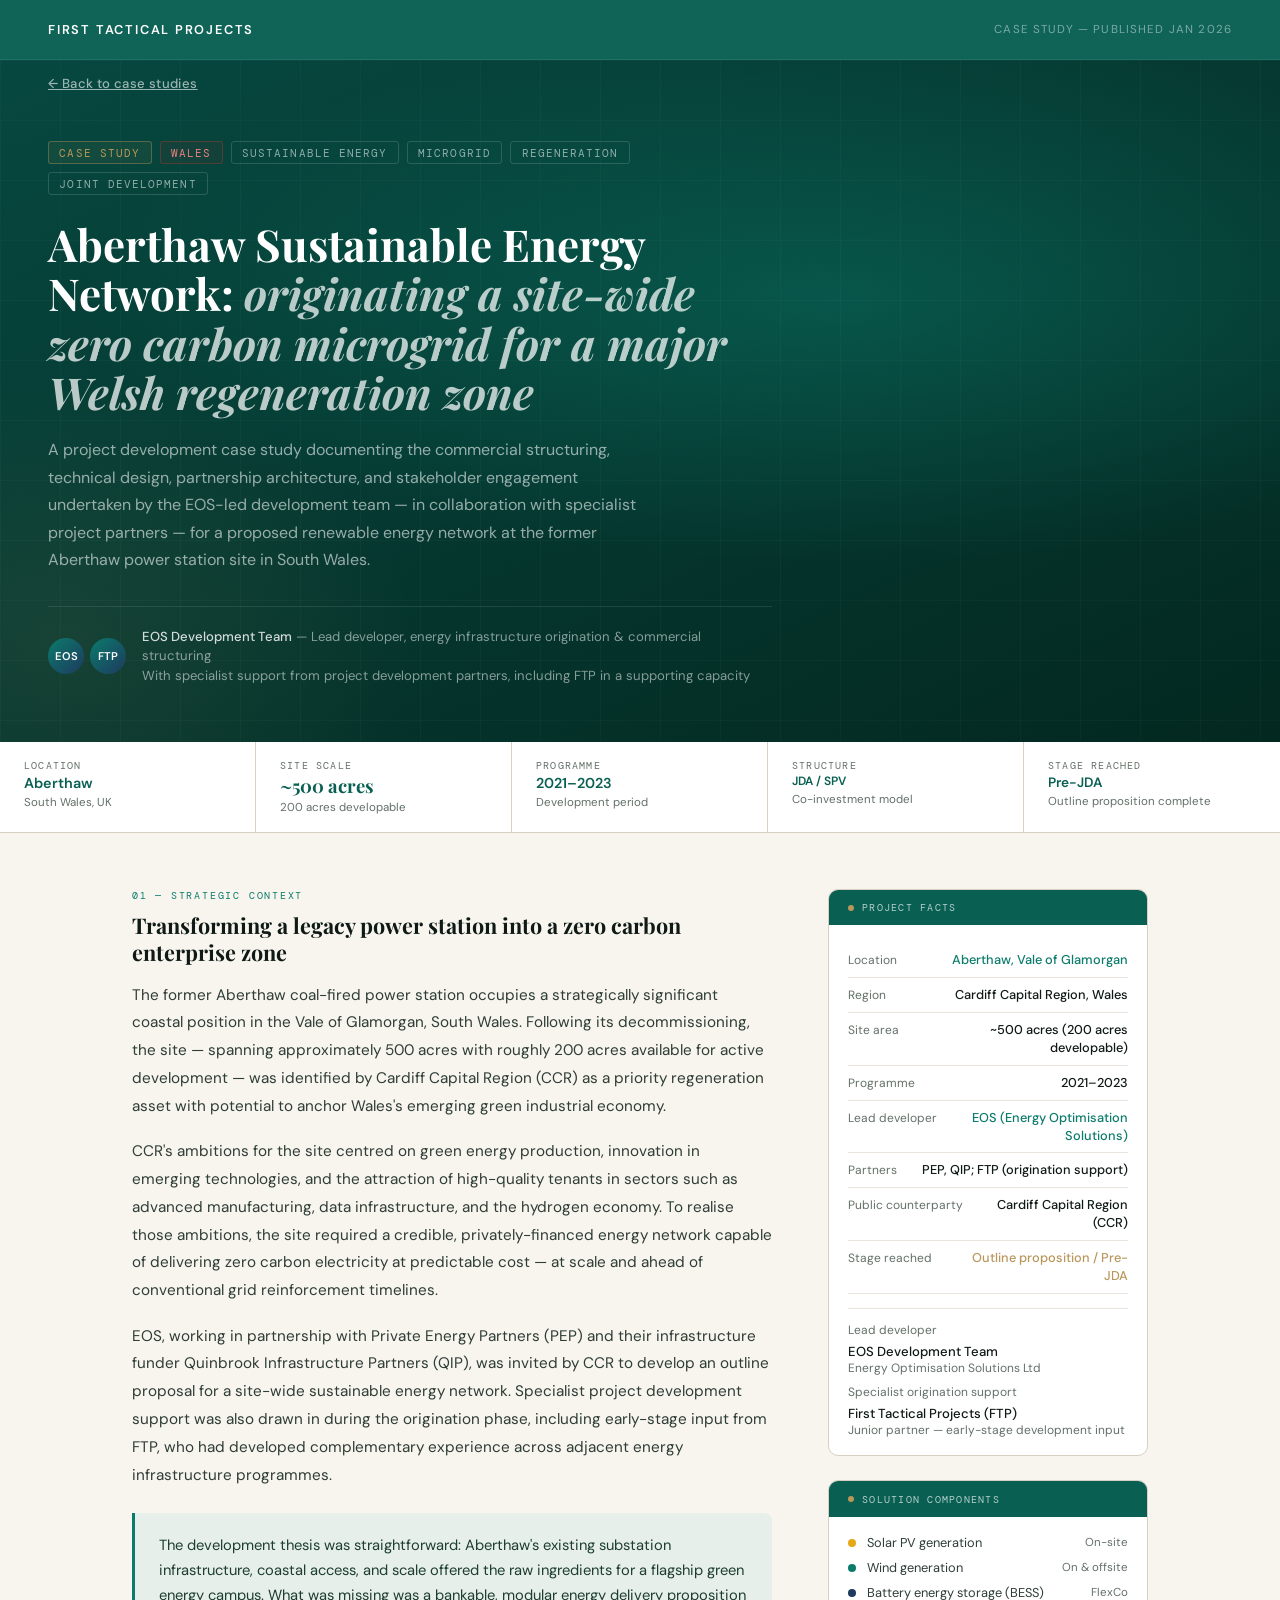
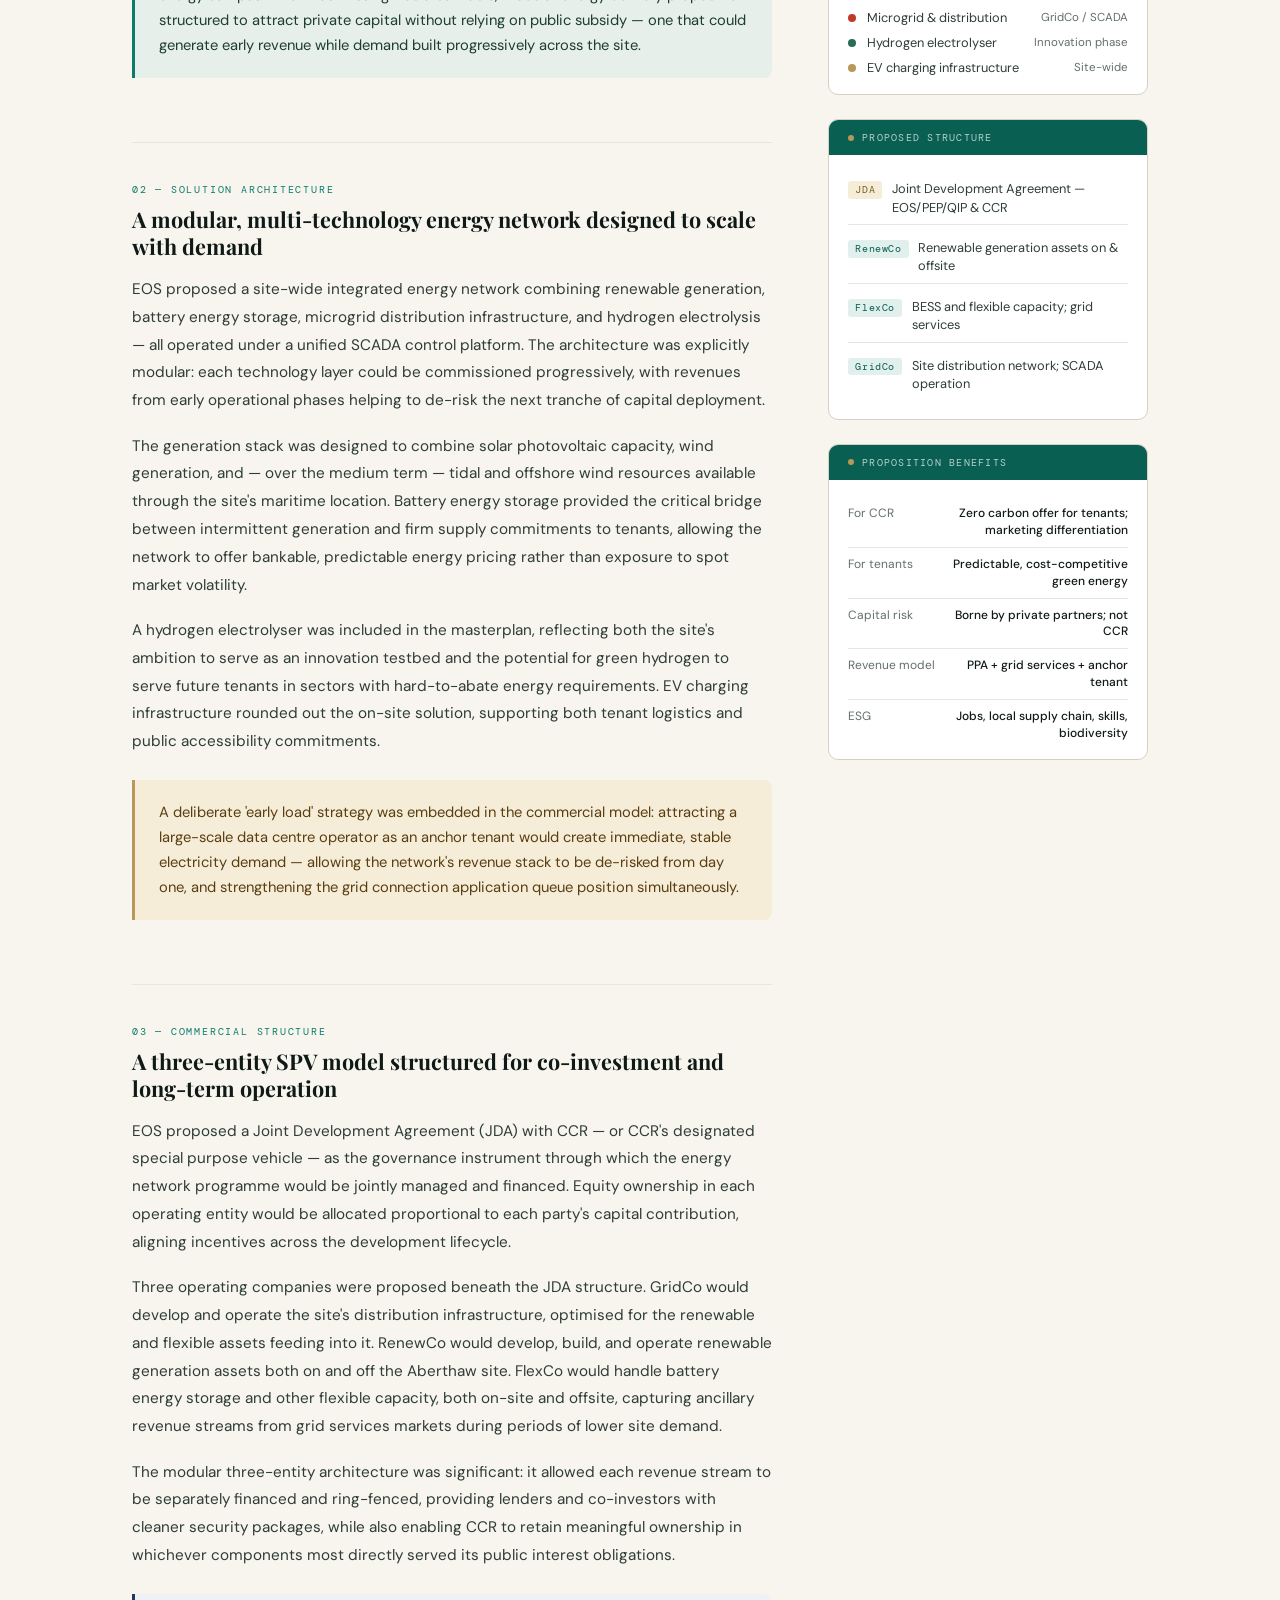
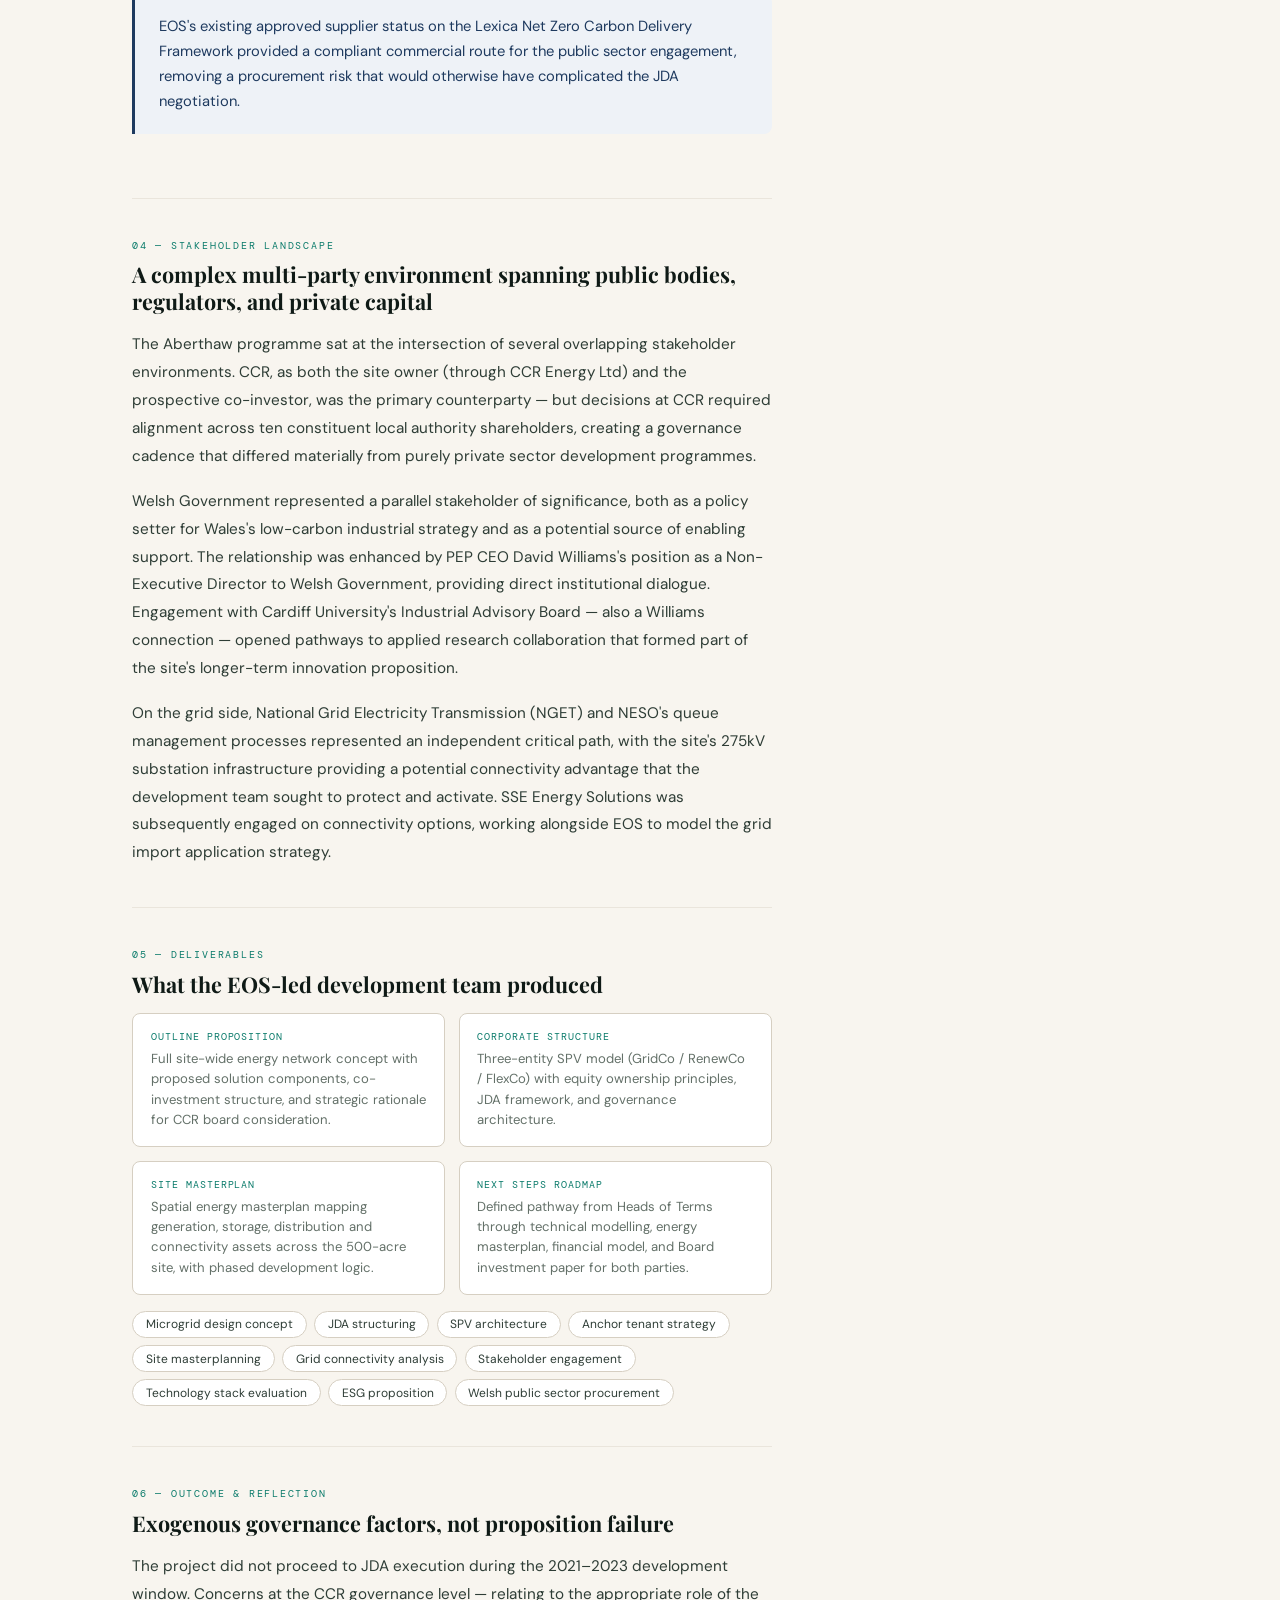
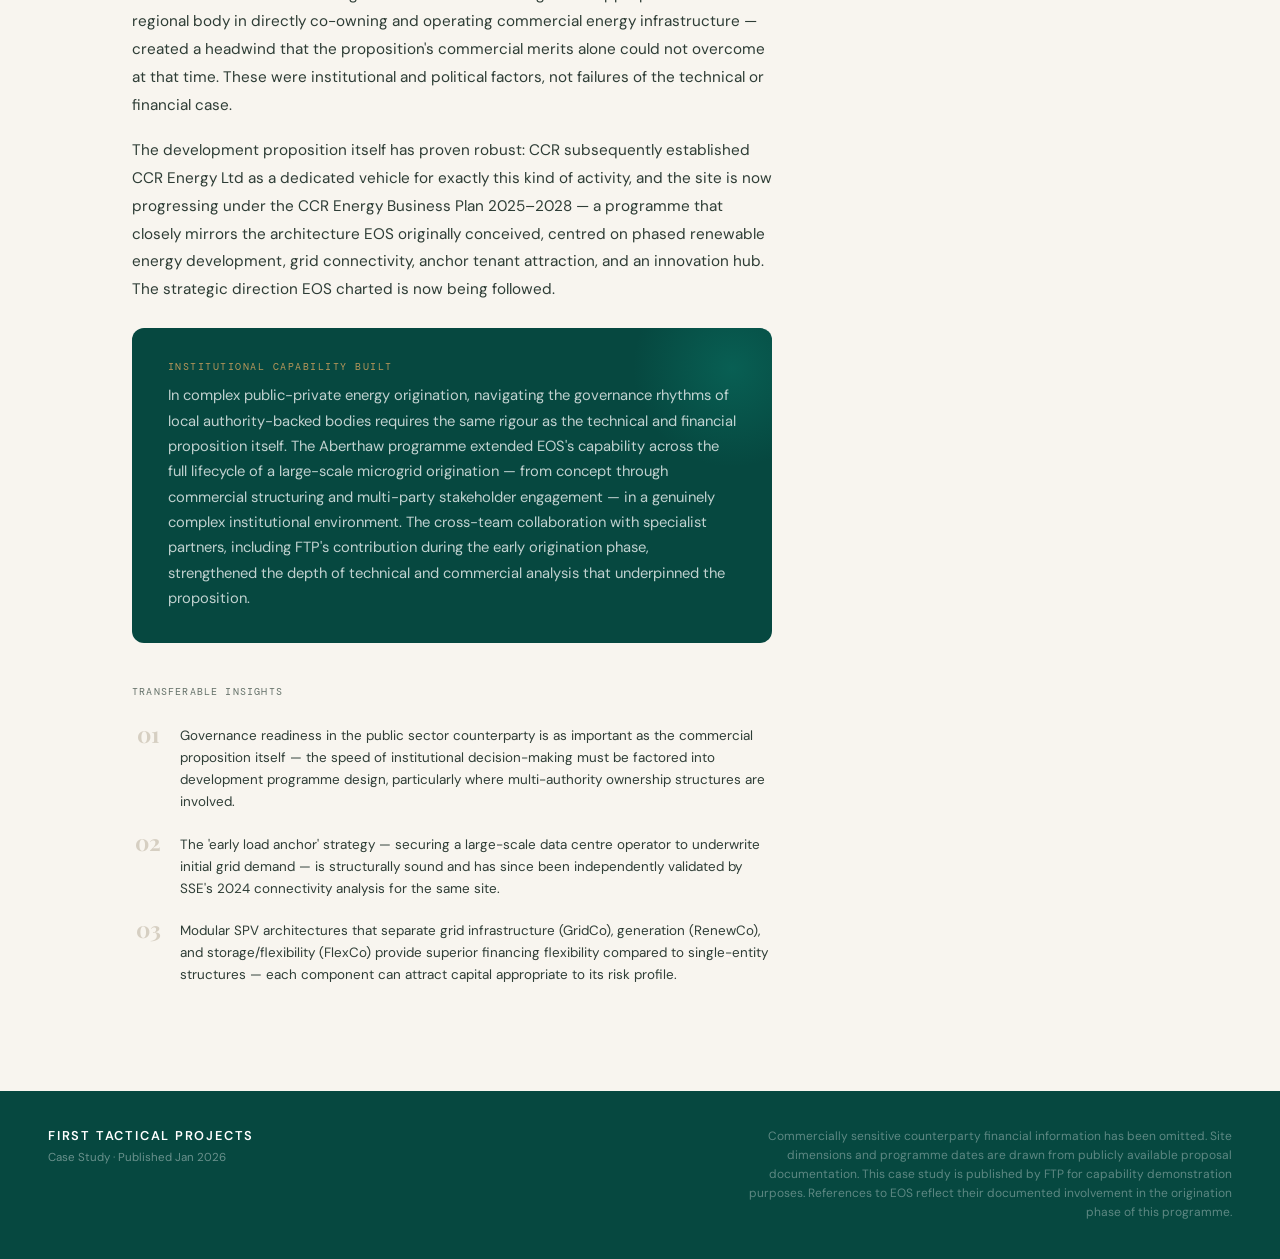
==== case-study-aberthaw.html @ 633c1575 "update case studies" ====
<!DOCTYPE html>
<html lang="en">
<head>
<meta charset="UTF-8">
<meta name="viewport" content="width=device-width, initial-scale=1.0">
<title>Aberthaw Sustainable Energy Network — Energy Optimisation Solutions</title>
<link rel="preconnect" href="https://fonts.googleapis.com">
<link href="https://fonts.googleapis.com/css2?family=Playfair+Display:ital,wght@0,400;0,700;1,400&family=DM+Sans:wght@300;400;500;600&family=DM+Mono:wght@400;500&display=swap" rel="stylesheet">
<style>
  :root {
    --ink: #0f1a16;
    --ink-mid: #2e3d36;
    --muted: #637068;
    --rule: #d6cfc2;
    --rule-light: #eae5dc;
    --accent: #1d4e3f;
    --accent-mid: #2a6b55;
    --accent-light: #e6efe9;
    --accent-pale: #f2f6f3;
    --eos: #0b7b6b;
    --eos-dark: #085f52;
    --eos-deeper: #064840;
    --warm: #f8f5ef;
    --warm-dark: #f0ebe0;
    --white: #ffffff;
    --gold: #b8975a;
    --gold-light: #f5edd8;
    --slate: #1e3a5f;
  }

  *, *::before, *::after { box-sizing: border-box; margin: 0; padding: 0; }
  html { scroll-behavior: smooth; }

  body {
    font-family: 'DM Sans', sans-serif;
    background: var(--warm);
    color: var(--ink);
    -webkit-font-smoothing: antialiased;
  }

  /* ── NAV ── */
  nav {
    position: fixed;
    top: 0; left: 0; right: 0;
    z-index: 100;
    background: rgba(8, 95, 82, 0.97);
    backdrop-filter: blur(8px);
    display: flex;
    align-items: center;
    justify-content: space-between;
    padding: 0 3rem;
    height: 60px;
    border-bottom: 1px solid rgba(255,255,255,0.08);
  }
  .nav-brand {
    font-family: 'DM Sans', sans-serif;
    font-weight: 600;
    font-size: 0.8rem;
    letter-spacing: 0.14em;
    text-transform: uppercase;
    color: #fff;
  }
  .nav-brand span { color: var(--gold); }
  .nav-meta {
    font-size: 0.72rem;
    letter-spacing: 0.1em;
    text-transform: uppercase;
    color: rgba(255,255,255,0.45);
  }

  /* ── HERO ── */
  .hero {
    margin-top: 60px;
    position: relative;
    background: var(--eos-deeper);
    min-height: 530px;
    display: flex;
    flex-direction: column;
    justify-content: flex-end;
    overflow: hidden;
  }
  .hero-bg {
    position: absolute;
    inset: 0;
    background:
      radial-gradient(ellipse 90% 60% at 65% 35%, rgba(11,123,107,0.45) 0%, transparent 65%),
      radial-gradient(ellipse 50% 70% at 5% 85%, rgba(184,151,90,0.10) 0%, transparent 55%),
      linear-gradient(155deg, #064840 0%, #053830 50%, #032820 100%);
  }
  .hero-grid {
    position: absolute;
    inset: 0;
    background-image:
      linear-gradient(rgba(255,255,255,0.025) 1px, transparent 1px),
      linear-gradient(90deg, rgba(255,255,255,0.025) 1px, transparent 1px);
    background-size: 60px 60px;
  }
  /* Wales red accent bar */
  .hero::before {
    content: '';
    position: absolute;
    top: 0; left: 0;
    width: 4px;
    height: 100%;
    background: linear-gradient(180deg, #c0392b 0%, var(--gold) 50%, var(--eos) 100%);
  }
  .hero-content {
    position: relative;
    z-index: 2;
    padding: 3rem 3rem 3.5rem;
    max-width: 820px;
  }
  .hero-tags {
    display: flex;
    flex-wrap: wrap;
    gap: 0.5rem;
    margin-bottom: 1.5rem;
  }
  .hero-tag {
    font-family: 'DM Mono', monospace;
    font-size: 0.67rem;
    letter-spacing: 0.1em;
    text-transform: uppercase;
    color: rgba(255,255,255,0.55);
    border: 1px solid rgba(255,255,255,0.15);
    border-radius: 3px;
    padding: 0.22rem 0.65rem;
  }
  .hero-tag.primary {
    color: var(--gold);
    border-color: rgba(184,151,90,0.4);
    background: rgba(184,151,90,0.08);
  }
  .hero-tag.wales {
    color: #e88080;
    border-color: rgba(192,57,43,0.35);
    background: rgba(192,57,43,0.08);
  }
  .hero h1 {
    font-family: 'Playfair Display', serif;
    font-size: clamp(1.8rem, 4vw, 2.75rem);
    font-weight: 700;
    line-height: 1.12;
    color: #fff;
    margin-bottom: 1.25rem;
    max-width: 720px;
  }
  .hero h1 em {
    font-style: italic;
    color: rgba(255,255,255,0.72);
  }
  .hero-deck {
    font-size: 1rem;
    line-height: 1.72;
    color: rgba(255,255,255,0.58);
    max-width: 610px;
    margin-bottom: 2rem;
  }
  .hero-authors {
    display: flex;
    align-items: center;
    gap: 1rem;
    border-top: 1px solid rgba(255,255,255,0.10);
    padding-top: 1.25rem;
  }
  .author-avatar {
    width: 36px; height: 36px;
    border-radius: 50%;
    background: linear-gradient(135deg, var(--eos), var(--slate));
    display: flex;
    align-items: center;
    justify-content: center;
    font-size: 0.7rem;
    font-weight: 600;
    color: #fff;
    flex-shrink: 0;
  }
  .hero-author-text {
    font-size: 0.82rem;
    color: rgba(255,255,255,0.52);
    line-height: 1.5;
  }
  .hero-author-text strong { color: rgba(255,255,255,0.82); font-weight: 500; }

  /* ── STAT BAR ── */
  .stat-bar {
    background: var(--white);
    border-bottom: 1px solid var(--rule);
    display: grid;
    grid-template-columns: repeat(5, 1fr);
    position: sticky;
    top: 60px;
    z-index: 50;
  }
  .stat-item {
    padding: 1.1rem 1.5rem;
    border-right: 1px solid var(--rule);
    display: flex;
    flex-direction: column;
    gap: 3px;
  }
  .stat-item:last-child { border-right: none; }
  .stat-label {
    font-family: 'DM Mono', monospace;
    font-size: 0.62rem;
    letter-spacing: 0.12em;
    text-transform: uppercase;
    color: var(--muted);
  }
  .stat-value {
    font-family: 'Playfair Display', serif;
    font-size: 1.15rem;
    font-weight: 700;
    color: var(--eos-dark);
    line-height: 1.15;
  }
  .stat-sub {
    font-size: 0.72rem;
    color: var(--muted);
  }

  /* ── LAYOUT ── */
  .page {
    max-width: 1080px;
    margin: 0 auto;
    padding: 0 2rem;
  }
  .two-col {
    display: grid;
    grid-template-columns: 1fr 320px;
    gap: 3.5rem;
    padding: 3.5rem 0 4rem;
    align-items: start;
  }

  /* ── BODY CONTENT ── */
  .section-label {
    font-family: 'DM Mono', monospace;
    font-size: 0.62rem;
    letter-spacing: 0.18em;
    text-transform: uppercase;
    color: var(--eos);
    margin-bottom: 0.6rem;
    display: block;
  }
  .section-title {
    font-family: 'Playfair Display', serif;
    font-size: 1.35rem;
    font-weight: 700;
    color: var(--ink);
    margin-bottom: 1rem;
    line-height: 1.25;
  }
  .prose {
    font-size: 0.955rem;
    line-height: 1.82;
    color: var(--ink-mid);
  }
  .prose p { margin-bottom: 1.1rem; }
  .prose p:last-child { margin-bottom: 0; }
  .section-block {
    padding: 2.5rem 0;
    border-top: 1px solid var(--rule-light);
  }
  .section-block:first-child { border-top: none; padding-top: 0; }

  /* ── CALLOUT ── */
  .callout {
    background: var(--accent-light);
    border-left: 3px solid var(--eos);
    padding: 1.25rem 1.5rem;
    margin: 1.5rem 0;
    border-radius: 0 8px 8px 0;
  }
  .callout p {
    font-size: 0.92rem;
    line-height: 1.7;
    color: #1d3d30;
    margin: 0;
  }
  .callout-gold {
    background: var(--gold-light);
    border-left-color: var(--gold);
  }
  .callout-gold p { color: #5a3d10; }
  .callout-slate {
    background: #eef2f7;
    border-left-color: var(--slate);
  }
  .callout-slate p { color: #1e3a5f; }

  /* ── SIDEBAR ── */
  .sidebar { display: flex; flex-direction: column; gap: 1.5rem; }
  .sidebar-card {
    background: var(--white);
    border: 0.5px solid var(--rule);
    border-radius: 10px;
    overflow: hidden;
  }
  .sidebar-card-head {
    background: var(--eos-dark);
    padding: 0.7rem 1.2rem;
    display: flex;
    align-items: center;
    gap: 0.5rem;
  }
  .sidebar-card-head-title {
    font-family: 'DM Mono', monospace;
    font-size: 0.65rem;
    letter-spacing: 0.12em;
    text-transform: uppercase;
    color: rgba(255,255,255,0.7);
  }
  .sidebar-card-head-dot {
    width: 6px; height: 6px;
    border-radius: 50%;
    background: var(--gold);
    flex-shrink: 0;
  }
  .sidebar-card-body { padding: 1.1rem 1.2rem; }

  .kv-row {
    display: flex;
    justify-content: space-between;
    align-items: baseline;
    padding: 0.5rem 0;
    border-bottom: 1px solid var(--rule-light);
    gap: 1rem;
  }
  .kv-row:last-child { border-bottom: none; padding-bottom: 0; }
  .kv-key { font-size: 0.75rem; color: var(--muted); flex-shrink: 0; }
  .kv-val {
    font-size: 0.8rem;
    font-weight: 500;
    color: var(--ink);
    text-align: right;
    line-height: 1.4;
  }
  .kv-val.eos { color: var(--eos); }
  .kv-val.gold { color: var(--gold); }

  /* Component list */
  .comp-list { display: flex; flex-direction: column; gap: 0.5rem; }
  .comp-row {
    display: flex;
    align-items: center;
    gap: 0.65rem;
    font-size: 0.8rem;
  }
  .comp-dot {
    width: 8px; height: 8px;
    border-radius: 50%;
    flex-shrink: 0;
  }
  .comp-dot.solar    { background: #e6a817; }
  .comp-dot.wind     { background: var(--eos); }
  .comp-dot.storage  { background: var(--slate); }
  .comp-dot.grid     { background: #c0392b; }
  .comp-dot.hydrogen { background: var(--accent-mid); }
  .comp-dot.micro    { background: var(--gold); }
  .comp-label { color: var(--ink-mid); flex: 1; }
  .comp-note  { color: var(--muted); font-size: 0.72rem; }

  /* Structure entities */
  .entity-list { display: flex; flex-direction: column; gap: 0.4rem; }
  .entity-row {
    display: flex;
    align-items: flex-start;
    gap: 0.6rem;
    padding: 0.45rem 0;
    border-bottom: 1px solid var(--rule-light);
    font-size: 0.8rem;
  }
  .entity-row:last-child { border-bottom: none; }
  .entity-tag {
    font-family: 'DM Mono', monospace;
    font-size: 0.6rem;
    letter-spacing: 0.06em;
    padding: 0.15rem 0.45rem;
    border-radius: 3px;
    flex-shrink: 0;
    margin-top: 1px;
  }
  .tag-eos     { background: rgba(11,123,107,0.12); color: var(--eos-dark); }
  .tag-partner { background: rgba(30,58,95,0.10); color: var(--slate); }
  .tag-public  { background: var(--gold-light); color: #7a5a20; }
  .entity-desc { color: var(--ink-mid); line-height: 1.45; }

  /* Deliverables */
  .deliverables-grid {
    display: grid;
    grid-template-columns: 1fr 1fr;
    gap: 0.85rem;
    margin-top: 1rem;
  }
  .del-card {
    background: var(--white);
    border: 0.5px solid var(--rule);
    border-radius: 8px;
    padding: 1rem 1.1rem;
  }
  .del-card-label {
    font-family: 'DM Mono', monospace;
    font-size: 0.62rem;
    letter-spacing: 0.1em;
    text-transform: uppercase;
    color: var(--eos);
    margin-bottom: 0.35rem;
  }
  .del-card-body {
    font-size: 0.82rem;
    line-height: 1.55;
    color: var(--muted);
  }

  /* Capability pills */
  .pills { display: flex; flex-wrap: wrap; gap: 0.45rem; margin-top: 1rem; }
  .pill {
    background: var(--white);
    border: 1px solid var(--rule);
    border-radius: 20px;
    padding: 0.28rem 0.8rem;
    font-size: 0.75rem;
    color: var(--ink-mid);
  }

  /* Outcome banner */
  .outcome-banner {
    background: var(--eos-deeper);
    border-radius: 12px;
    padding: 2rem 2.25rem;
    margin-top: 1.5rem;
    position: relative;
    overflow: hidden;
  }
  .outcome-banner::before {
    content: '';
    position: absolute;
    top: 0; right: 0;
    width: 200px; height: 200px;
    background: radial-gradient(circle, rgba(11,123,107,0.45) 0%, transparent 70%);
    border-radius: 50%;
    transform: translate(30%, -30%);
  }
  .outcome-banner-label {
    font-family: 'DM Mono', monospace;
    font-size: 0.62rem;
    letter-spacing: 0.15em;
    text-transform: uppercase;
    color: var(--gold);
    margin-bottom: 0.65rem;
  }
  .outcome-banner p {
    font-size: 0.92rem;
    line-height: 1.72;
    color: rgba(255,255,255,0.75);
    position: relative;
    z-index: 1;
  }

  /* Insights */
  .insights { display: flex; flex-direction: column; gap: 1.1rem; margin-top: 1rem; }
  .insight-item {
    display: flex;
    gap: 1rem;
    align-items: flex-start;
  }
  .insight-num {
    font-family: 'Playfair Display', serif;
    font-size: 1.4rem;
    font-weight: 700;
    color: var(--rule);
    line-height: 1;
    flex-shrink: 0;
    width: 2rem;
    text-align: center;
  }
  .insight-text {
    font-size: 0.84rem;
    line-height: 1.65;
    color: var(--ink-mid);
    padding-top: 0.15rem;
  }

  /* ── FOOTER ── */
  .page-footer {
    background: var(--eos-deeper);
    padding: 2.25rem 3rem;
    display: flex;
    align-items: flex-start;
    justify-content: space-between;
    gap: 2rem;
  }
  .footer-brand {
    font-family: 'DM Sans', sans-serif;
    font-weight: 600;
    font-size: 0.8rem;
    letter-spacing: 0.14em;
    text-transform: uppercase;
    color: #fff;
  }
  .footer-brand span { color: var(--gold); }
  .footer-date {
    font-size: 0.72rem;
    color: rgba(255,255,255,0.4);
    margin-top: 0.3rem;
  }
  .footer-note {
    font-size: 0.75rem;
    color: rgba(255,255,255,0.35);
    line-height: 1.6;
    max-width: 520px;
    text-align: right;
  }

  /* Animations */
  @keyframes fadeUp {
    from { opacity: 0; transform: translateY(18px); }
    to   { opacity: 1; transform: translateY(0); }
  }
  .hero-content > * { animation: fadeUp 0.6s ease both; }
  .hero-tags       { animation-delay: 0.05s; }
  .hero h1         { animation-delay: 0.15s; }
  .hero-deck       { animation-delay: 0.25s; }
  .hero-authors    { animation-delay: 0.35s; }
</style>
</head>
<body>

<!-- NAV -->
<nav>
  <div class="nav-brand">First Tactical Projects</span></div>
  <div class="nav-meta">Case Study — Published Jan 2026</div>
</nav>

<!-- HERO -->
<section class="hero">
  <div class="hero-bg"></div>
  <div class="hero-grid"></div>
  <div style="position:relative; z-index:10; padding: 0.75rem 3rem 0;">
  <a href="projects.html#case-studies" 
     style="font-size:0.82rem; font-weight:500; color:rgba(255,255,255,0.6); 
            letter-spacing:0.03em; border-bottom:1px solid transparent;
            transition:color 0.2s;">
    &larr; Back to case studies
  </a>
</div>
  <div class="hero-content">
    <div class="hero-tags">
      <span class="hero-tag primary">Case Study</span>
      <span class="hero-tag wales">Wales</span>
      <span class="hero-tag">Sustainable Energy</span>
      <span class="hero-tag">Microgrid</span>
      <span class="hero-tag">Regeneration</span>
      <span class="hero-tag">Joint Development</span>
    </div>
    <h1>Aberthaw Sustainable Energy Network: <em>originating a site-wide zero carbon microgrid for a major Welsh regeneration zone</em></h1>
    <p class="hero-deck">A project development case study documenting the commercial structuring, technical design, partnership architecture, and stakeholder engagement undertaken by the EOS-led development team — in collaboration with specialist project partners — for a proposed renewable energy network at the former Aberthaw power station site in South Wales.</p>
    <div class="hero-authors">
      <div class="author-avatar">EOS</div>
      <div class="author-avatar" style="margin-left:-10px;">FTP</div>
      <div class="hero-author-text">
        <strong>EOS Development Team</strong> — Lead developer, energy infrastructure origination &amp; commercial structuring<br>
        With specialist support from project development partners, including FTP in a supporting capacity
      </div>
    </div>
  </div>
</section>

<!-- STAT BAR -->
<div class="stat-bar">
  <div class="stat-item">
    <span class="stat-label">Location</span>
    <span class="stat-value" style="font-size:0.9rem; font-family:'DM Sans',sans-serif; font-weight:600;">Aberthaw</span>
    <span class="stat-sub">South Wales, UK</span>
  </div>
  <div class="stat-item">
    <span class="stat-label">Site Scale</span>
    <span class="stat-value">~500 acres</span>
    <span class="stat-sub">200 acres developable</span>
  </div>
  <div class="stat-item">
    <span class="stat-label">Programme</span>
    <span class="stat-value" style="font-size:0.9rem; font-family:'DM Sans',sans-serif; font-weight:600;">2021–2023</span>
    <span class="stat-sub">Development period</span>
  </div>
  <div class="stat-item">
    <span class="stat-label">Structure</span>
    <span class="stat-value" style="font-size:0.75rem; font-family:'DM Sans',sans-serif; font-weight:600;">JDA / SPV</span>
    <span class="stat-sub">Co-investment model</span>
  </div>
  <div class="stat-item">
    <span class="stat-label">Stage Reached</span>
    <span class="stat-value" style="font-size:0.85rem; font-family:'DM Sans',sans-serif; font-weight:600;">Pre-JDA</span>
    <span class="stat-sub">Outline proposition complete</span>
  </div>
</div>

<!-- MAIN CONTENT -->
<div class="page">
  <div class="two-col">

    <!-- LEFT: BODY -->
    <main>

      <!-- 01. Context -->
      <div class="section-block">
        <span class="section-label">01 — Strategic Context</span>
        <h2 class="section-title">Transforming a legacy power station into a zero carbon enterprise zone</h2>
        <div class="prose">
          <p>The former Aberthaw coal-fired power station occupies a strategically significant coastal position in the Vale of Glamorgan, South Wales. Following its decommissioning, the site — spanning approximately 500 acres with roughly 200 acres available for active development — was identified by Cardiff Capital Region (CCR) as a priority regeneration asset with potential to anchor Wales's emerging green industrial economy.</p>
          <p>CCR's ambitions for the site centred on green energy production, innovation in emerging technologies, and the attraction of high-quality tenants in sectors such as advanced manufacturing, data infrastructure, and the hydrogen economy. To realise those ambitions, the site required a credible, privately-financed energy network capable of delivering zero carbon electricity at predictable cost — at scale and ahead of conventional grid reinforcement timelines.</p>
          <p>EOS, working in partnership with Private Energy Partners (PEP) and their infrastructure funder Quinbrook Infrastructure Partners (QIP), was invited by CCR to develop an outline proposal for a site-wide sustainable energy network. Specialist project development support was also drawn in during the origination phase, including early-stage input from FTP, who had developed complementary experience across adjacent energy infrastructure programmes.</p>
        </div>
        <div class="callout">
          <p>The development thesis was straightforward: Aberthaw's existing substation infrastructure, coastal access, and scale offered the raw ingredients for a flagship green energy campus. What was missing was a bankable, modular energy delivery proposition structured to attract private capital without relying on public subsidy — one that could generate early revenue while demand built progressively across the site.</p>
        </div>
      </div>

      <!-- 02. Technology -->
      <div class="section-block">
        <span class="section-label">02 — Solution Architecture</span>
        <h2 class="section-title">A modular, multi-technology energy network designed to scale with demand</h2>
        <div class="prose">
          <p>EOS proposed a site-wide integrated energy network combining renewable generation, battery energy storage, microgrid distribution infrastructure, and hydrogen electrolysis — all operated under a unified SCADA control platform. The architecture was explicitly modular: each technology layer could be commissioned progressively, with revenues from early operational phases helping to de-risk the next tranche of capital deployment.</p>
          <p>The generation stack was designed to combine solar photovoltaic capacity, wind generation, and — over the medium term — tidal and offshore wind resources available through the site's maritime location. Battery energy storage provided the critical bridge between intermittent generation and firm supply commitments to tenants, allowing the network to offer bankable, predictable energy pricing rather than exposure to spot market volatility.</p>
          <p>A hydrogen electrolyser was included in the masterplan, reflecting both the site's ambition to serve as an innovation testbed and the potential for green hydrogen to serve future tenants in sectors with hard-to-abate energy requirements. EV charging infrastructure rounded out the on-site solution, supporting both tenant logistics and public accessibility commitments.</p>
        </div>
        <div class="callout callout-gold">
          <p>A deliberate 'early load' strategy was embedded in the commercial model: attracting a large-scale data centre operator as an anchor tenant would create immediate, stable electricity demand — allowing the network's revenue stack to be de-risked from day one, and strengthening the grid connection application queue position simultaneously.</p>
        </div>
      </div>

      <!-- 03. Commercial Structure -->
      <div class="section-block">
        <span class="section-label">03 — Commercial Structure</span>
        <h2 class="section-title">A three-entity SPV model structured for co-investment and long-term operation</h2>
        <div class="prose">
          <p>EOS proposed a Joint Development Agreement (JDA) with CCR — or CCR's designated special purpose vehicle — as the governance instrument through which the energy network programme would be jointly managed and financed. Equity ownership in each operating entity would be allocated proportional to each party's capital contribution, aligning incentives across the development lifecycle.</p>
          <p>Three operating companies were proposed beneath the JDA structure. GridCo would develop and operate the site's distribution infrastructure, optimised for the renewable and flexible assets feeding into it. RenewCo would develop, build, and operate renewable generation assets both on and off the Aberthaw site. FlexCo would handle battery energy storage and other flexible capacity, both on-site and offsite, capturing ancillary revenue streams from grid services markets during periods of lower site demand.</p>
          <p>The modular three-entity architecture was significant: it allowed each revenue stream to be separately financed and ring-fenced, providing lenders and co-investors with cleaner security packages, while also enabling CCR to retain meaningful ownership in whichever components most directly served its public interest obligations.</p>
        </div>
        <div class="callout callout-slate">
          <p>EOS's existing approved supplier status on the Lexica Net Zero Carbon Delivery Framework provided a compliant commercial route for the public sector engagement, removing a procurement risk that would otherwise have complicated the JDA negotiation.</p>
        </div>
      </div>

      <!-- 04. Stakeholder Landscape -->
      <div class="section-block">
        <span class="section-label">04 — Stakeholder Landscape</span>
        <h2 class="section-title">A complex multi-party environment spanning public bodies, regulators, and private capital</h2>
        <div class="prose">
          <p>The Aberthaw programme sat at the intersection of several overlapping stakeholder environments. CCR, as both the site owner (through CCR Energy Ltd) and the prospective co-investor, was the primary counterparty — but decisions at CCR required alignment across ten constituent local authority shareholders, creating a governance cadence that differed materially from purely private sector development programmes.</p>
          <p>Welsh Government represented a parallel stakeholder of significance, both as a policy setter for Wales's low-carbon industrial strategy and as a potential source of enabling support. The relationship was enhanced by PEP CEO David Williams's position as a Non-Executive Director to Welsh Government, providing direct institutional dialogue. Engagement with Cardiff University's Industrial Advisory Board — also a Williams connection — opened pathways to applied research collaboration that formed part of the site's longer-term innovation proposition.</p>
          <p>On the grid side, National Grid Electricity Transmission (NGET) and NESO's queue management processes represented an independent critical path, with the site's 275kV substation infrastructure providing a potential connectivity advantage that the development team sought to protect and activate. SSE Energy Solutions was subsequently engaged on connectivity options, working alongside EOS to model the grid import application strategy.</p>
        </div>
      </div>

      <!-- 05. Deliverables -->
      <div class="section-block">
        <span class="section-label">05 — Deliverables</span>
        <h2 class="section-title">What the EOS-led development team produced</h2>
        <div class="deliverables-grid">
          <div class="del-card">
            <div class="del-card-label">Outline Proposition</div>
            <div class="del-card-body">Full site-wide energy network concept with proposed solution components, co-investment structure, and strategic rationale for CCR board consideration.</div>
          </div>
          <div class="del-card">
            <div class="del-card-label">Corporate Structure</div>
            <div class="del-card-body">Three-entity SPV model (GridCo / RenewCo / FlexCo) with equity ownership principles, JDA framework, and governance architecture.</div>
          </div>
          <div class="del-card">
            <div class="del-card-label">Site Masterplan</div>
            <div class="del-card-body">Spatial energy masterplan mapping generation, storage, distribution and connectivity assets across the 500-acre site, with phased development logic.</div>
          </div>
          <div class="del-card">
            <div class="del-card-label">Next Steps Roadmap</div>
            <div class="del-card-body">Defined pathway from Heads of Terms through technical modelling, energy masterplan, financial model, and Board investment paper for both parties.</div>
          </div>
        </div>
        <div class="pills">
          <span class="pill">Microgrid design concept</span>
          <span class="pill">JDA structuring</span>
          <span class="pill">SPV architecture</span>
          <span class="pill">Anchor tenant strategy</span>
          <span class="pill">Site masterplanning</span>
          <span class="pill">Grid connectivity analysis</span>
          <span class="pill">Stakeholder engagement</span>
          <span class="pill">Technology stack evaluation</span>
          <span class="pill">ESG proposition</span>
          <span class="pill">Welsh public sector procurement</span>
        </div>
      </div>

      <!-- 06. Outcome -->
      <div class="section-block">
        <span class="section-label">06 — Outcome &amp; Reflection</span>
        <h2 class="section-title">Exogenous governance factors, not proposition failure</h2>
        <div class="prose">
          <p>The project did not proceed to JDA execution during the 2021–2023 development window. Concerns at the CCR governance level — relating to the appropriate role of the regional body in directly co-owning and operating commercial energy infrastructure — created a headwind that the proposition's commercial merits alone could not overcome at that time. These were institutional and political factors, not failures of the technical or financial case.</p>
          <p>The development proposition itself has proven robust: CCR subsequently established CCR Energy Ltd as a dedicated vehicle for exactly this kind of activity, and the site is now progressing under the CCR Energy Business Plan 2025–2028 — a programme that closely mirrors the architecture EOS originally conceived, centred on phased renewable energy development, grid connectivity, anchor tenant attraction, and an innovation hub. The strategic direction EOS charted is now being followed.</p>
        </div>
        <div class="outcome-banner">
          <div class="outcome-banner-label">Institutional capability built</div>
          <p>In complex public-private energy origination, navigating the governance rhythms of local authority-backed bodies requires the same rigour as the technical and financial proposition itself. The Aberthaw programme extended EOS's capability across the full lifecycle of a large-scale microgrid origination — from concept through commercial structuring and multi-party stakeholder engagement — in a genuinely complex institutional environment. The cross-team collaboration with specialist partners, including FTP's contribution during the early origination phase, strengthened the depth of technical and commercial analysis that underpinned the proposition.</p>
        </div>
        <div class="insights">
          <div style="margin-top:1.25rem; margin-bottom:0.3rem;">
            <span style="font-family:'DM Mono',monospace; font-size:0.62rem; letter-spacing:0.12em; text-transform:uppercase; color:var(--muted);">Transferable insights</span>
          </div>
          <div class="insight-item">
            <div class="insight-num">01</div>
            <div class="insight-text">Governance readiness in the public sector counterparty is as important as the commercial proposition itself — the speed of institutional decision-making must be factored into development programme design, particularly where multi-authority ownership structures are involved.</div>
          </div>
          <div class="insight-item">
            <div class="insight-num">02</div>
            <div class="insight-text">The 'early load anchor' strategy — securing a large-scale data centre operator to underwrite initial grid demand — is structurally sound and has since been independently validated by SSE's 2024 connectivity analysis for the same site.</div>
          </div>
          <div class="insight-item">
            <div class="insight-num">03</div>
            <div class="insight-text">Modular SPV architectures that separate grid infrastructure (GridCo), generation (RenewCo), and storage/flexibility (FlexCo) provide superior financing flexibility compared to single-entity structures — each component can attract capital appropriate to its risk profile.</div>
          </div>
        </div>
      </div>

    </main>

    <!-- RIGHT: SIDEBAR -->
    <aside class="sidebar">

      <!-- Project facts -->
      <div class="sidebar-card">
        <div class="sidebar-card-head">
          <div class="sidebar-card-head-dot"></div>
          <div class="sidebar-card-head-title">Project Facts</div>
        </div>
        <div class="sidebar-card-body">
          <div class="kv-row">
            <span class="kv-key">Location</span>
            <span class="kv-val eos">Aberthaw, Vale of Glamorgan</span>
          </div>
          <div class="kv-row">
            <span class="kv-key">Region</span>
            <span class="kv-val">Cardiff Capital Region, Wales</span>
          </div>
          <div class="kv-row">
            <span class="kv-key">Site area</span>
            <span class="kv-val">~500 acres (200 acres developable)</span>
          </div>
          <div class="kv-row">
            <span class="kv-key">Programme</span>
            <span class="kv-val">2021–2023</span>
          </div>
          <div class="kv-row">
            <span class="kv-key">Lead developer</span>
            <span class="kv-val eos">EOS (Energy Optimisation Solutions)</span>
          </div>
          <div class="kv-row">
            <span class="kv-key">Partners</span>
            <span class="kv-val">PEP, QIP; FTP (origination support)</span>
          </div>
          <div class="kv-row">
            <span class="kv-key">Public counterparty</span>
            <span class="kv-val">Cardiff Capital Region (CCR)</span>
          </div>
          <div class="kv-row">
            <span class="kv-key">Stage reached</span>
            <span class="kv-val gold">Outline proposition / Pre-JDA</span>
          </div>
          <div style="margin-top:0.85rem; padding-top:0.85rem; border-top:1px solid var(--rule-light);">
            <div style="font-size:0.75rem; color:var(--muted); margin-bottom:0.3rem;">Lead developer</div>
            <div style="font-size:0.82rem; font-weight:500; color:var(--ink);">EOS Development Team</div>
            <div style="font-size:0.75rem; color:var(--muted); margin-bottom:0.5rem;">Energy Optimisation Solutions Ltd</div>
            <div style="font-size:0.75rem; color:var(--muted); margin-bottom:0.3rem;">Specialist origination support</div>
            <div style="font-size:0.82rem; font-weight:500; color:var(--ink);">First Tactical Projects (FTP)</div>
            <div style="font-size:0.75rem; color:var(--muted);">Junior partner — early-stage development input</div>
          </div>
        </div>
      </div>

      <!-- Solution components -->
      <div class="sidebar-card">
        <div class="sidebar-card-head">
          <div class="sidebar-card-head-dot"></div>
          <div class="sidebar-card-head-title">Solution Components</div>
        </div>
        <div class="sidebar-card-body">
          <div class="comp-list">
            <div class="comp-row">
              <div class="comp-dot solar"></div>
              <span class="comp-label">Solar PV generation</span>
              <span class="comp-note">On-site</span>
            </div>
            <div class="comp-row">
              <div class="comp-dot wind"></div>
              <span class="comp-label">Wind generation</span>
              <span class="comp-note">On &amp; offsite</span>
            </div>
            <div class="comp-row">
              <div class="comp-dot storage"></div>
              <span class="comp-label">Battery energy storage (BESS)</span>
              <span class="comp-note">FlexCo</span>
            </div>
            <div class="comp-row">
              <div class="comp-dot grid"></div>
              <span class="comp-label">Microgrid &amp; distribution</span>
              <span class="comp-note">GridCo / SCADA</span>
            </div>
            <div class="comp-row">
              <div class="comp-dot hydrogen"></div>
              <span class="comp-label">Hydrogen electrolyser</span>
              <span class="comp-note">Innovation phase</span>
            </div>
            <div class="comp-row">
              <div class="comp-dot micro"></div>
              <span class="comp-label">EV charging infrastructure</span>
              <span class="comp-note">Site-wide</span>
            </div>
          </div>
        </div>
      </div>

      <!-- Corporate structure -->
      <div class="sidebar-card">
        <div class="sidebar-card-head">
          <div class="sidebar-card-head-dot"></div>
          <div class="sidebar-card-head-title">Proposed Structure</div>
        </div>
        <div class="sidebar-card-body">
          <div class="entity-list">
            <div class="entity-row">
              <span class="entity-tag tag-public">JDA</span>
              <span class="entity-desc">Joint Development Agreement — EOS/PEP/QIP &amp; CCR</span>
            </div>
            <div class="entity-row">
              <span class="entity-tag tag-eos">RenewCo</span>
              <span class="entity-desc">Renewable generation assets on &amp; offsite</span>
            </div>
            <div class="entity-row">
              <span class="entity-tag tag-eos">FlexCo</span>
              <span class="entity-desc">BESS and flexible capacity; grid services</span>
            </div>
            <div class="entity-row">
              <span class="entity-tag tag-eos">GridCo</span>
              <span class="entity-desc">Site distribution network; SCADA operation</span>
            </div>
          </div>
        </div>
      </div>

      <!-- Key benefits -->
      <div class="sidebar-card">
        <div class="sidebar-card-head">
          <div class="sidebar-card-head-dot"></div>
          <div class="sidebar-card-head-title">Proposition Benefits</div>
        </div>
        <div class="sidebar-card-body">
          <div class="kv-row">
            <span class="kv-key">For CCR</span>
            <span class="kv-val" style="font-size:0.75rem;">Zero carbon offer for tenants; marketing differentiation</span>
          </div>
          <div class="kv-row">
            <span class="kv-key">For tenants</span>
            <span class="kv-val" style="font-size:0.75rem;">Predictable, cost-competitive green energy</span>
          </div>
          <div class="kv-row">
            <span class="kv-key">Capital risk</span>
            <span class="kv-val" style="font-size:0.75rem;">Borne by private partners; not CCR</span>
          </div>
          <div class="kv-row">
            <span class="kv-key">Revenue model</span>
            <span class="kv-val" style="font-size:0.75rem;">PPA + grid services + anchor tenant</span>
          </div>
          <div class="kv-row">
            <span class="kv-key">ESG</span>
            <span class="kv-val" style="font-size:0.75rem;">Jobs, local supply chain, skills, biodiversity</span>
          </div>
        </div>
      </div>

    </aside>
  </div>
</div>

<!-- FOOTER -->
<footer class="page-footer">
  <div>
    <div class="footer-brand">First Tactical Projects</span></div>
    <div class="footer-date" style="margin-top:0.4rem;">Case Study · Published Jan 2026</div>
  </div>
  <p class="footer-note">Commercially sensitive counterparty financial information has been omitted. Site dimensions and programme dates are drawn from publicly available proposal documentation. This case study is published by FTP for capability demonstration purposes. References to EOS reflect their documented involvement in the origination phase of this programme.</p>
</footer>

</body>
</html>
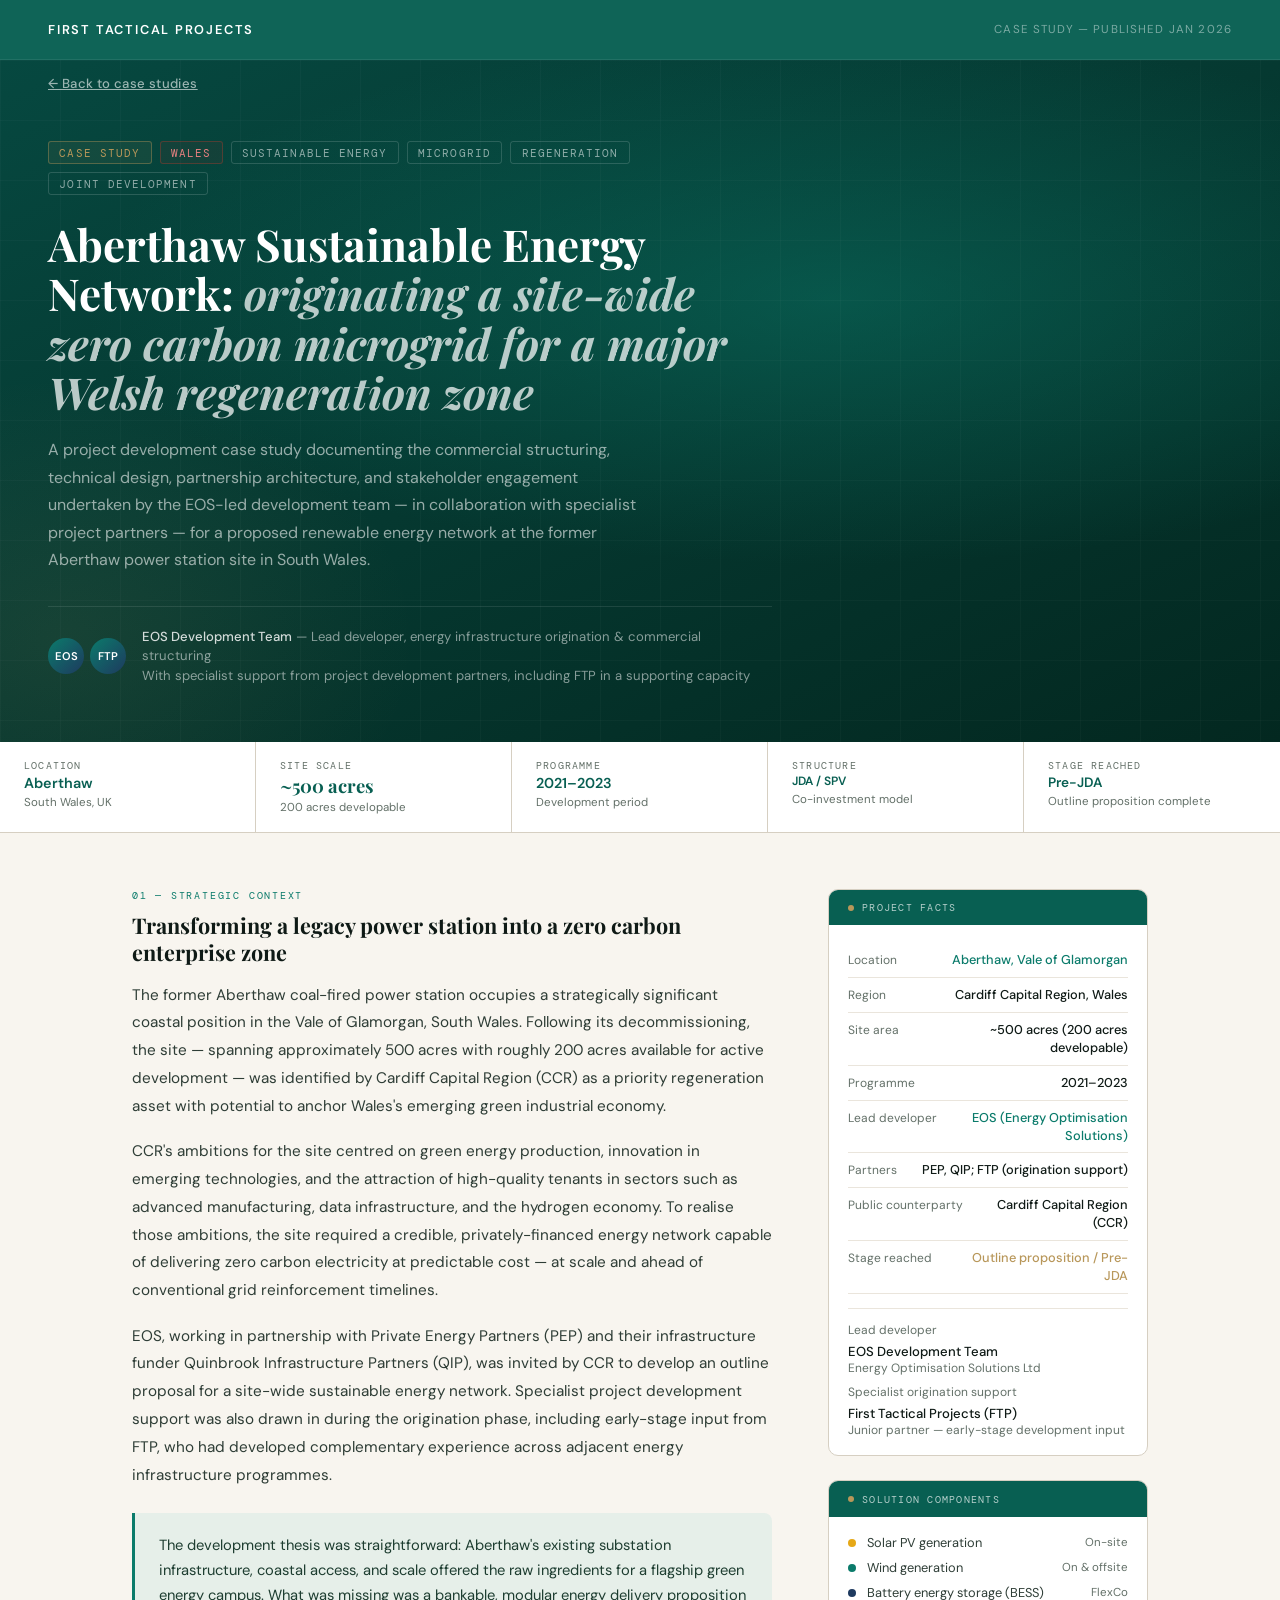
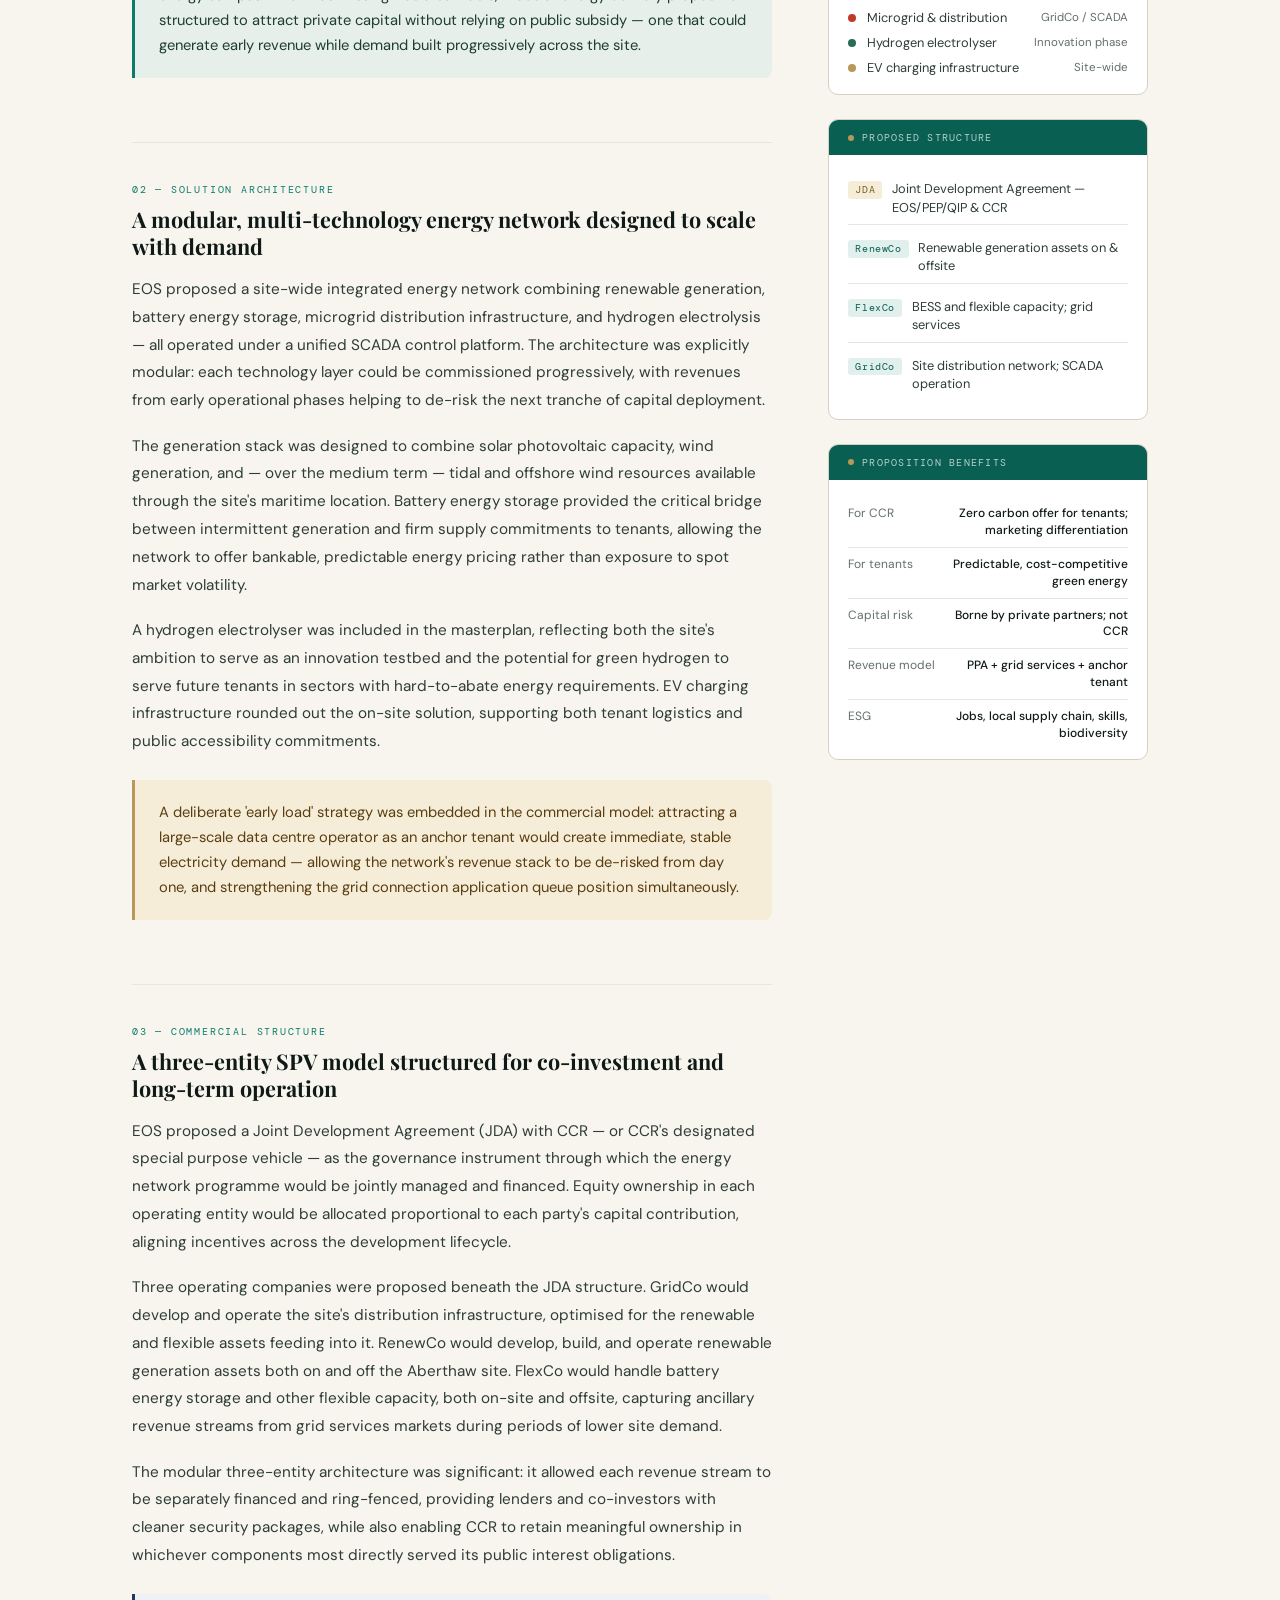
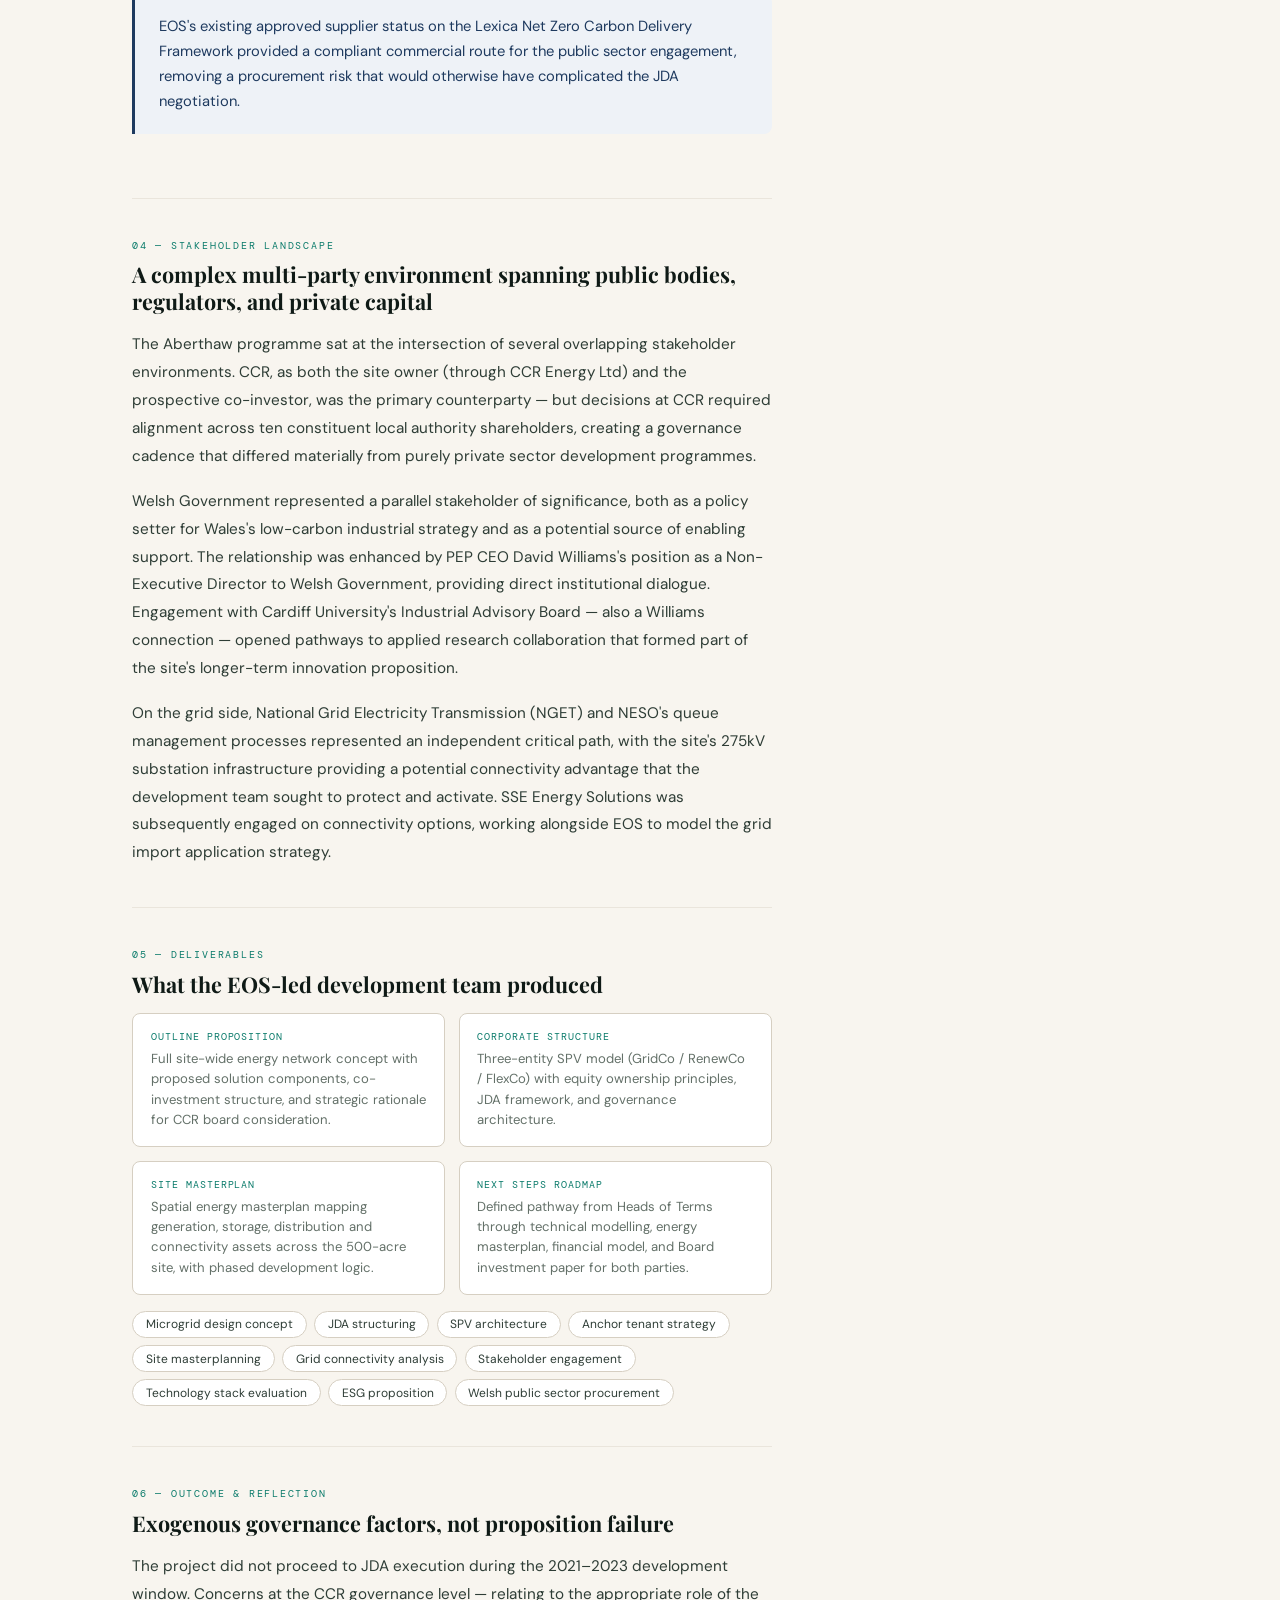
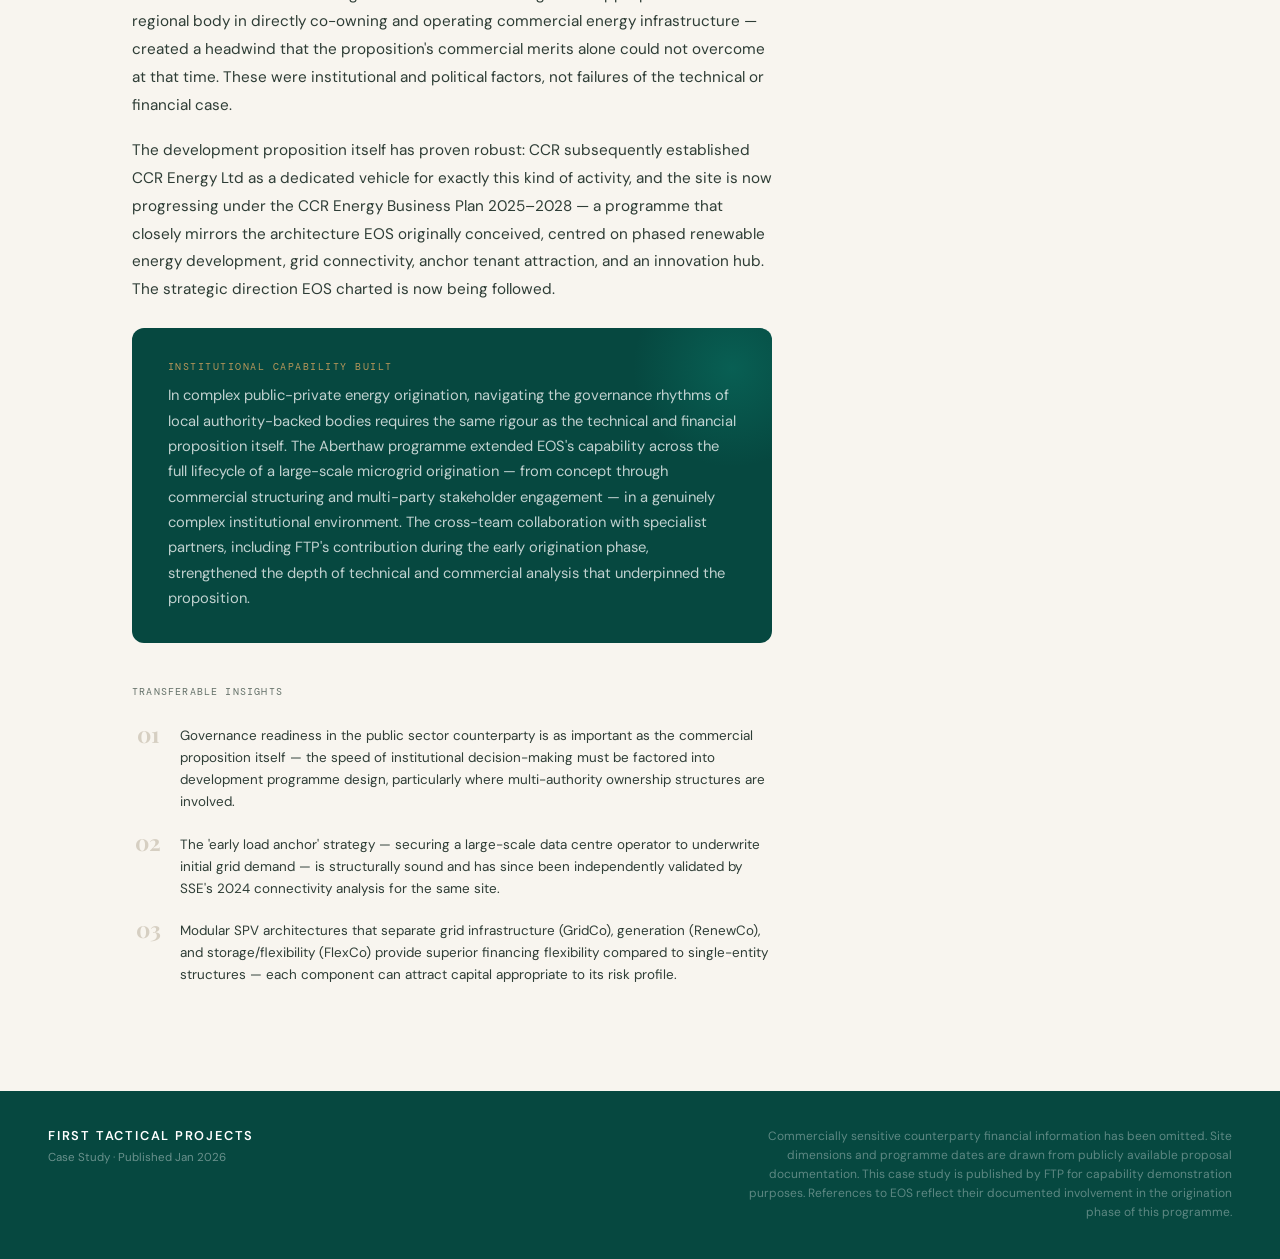
==== commit 0a7f59a8: "favicon added" ====
--- a/case-study-aberthaw.html
+++ b/case-study-aberthaw.html
@@ -524,6 +524,7 @@
   .hero-deck       { animation-delay: 0.25s; }
   .hero-authors    { animation-delay: 0.35s; }
 </style>
+<link rel="icon" type="image/png" href="https://res.cloudinary.com/dvw40hnfw/image/upload/v1779463140/favicon-32x32_ttj2qg.png" />
 </head>
 <body>
 
